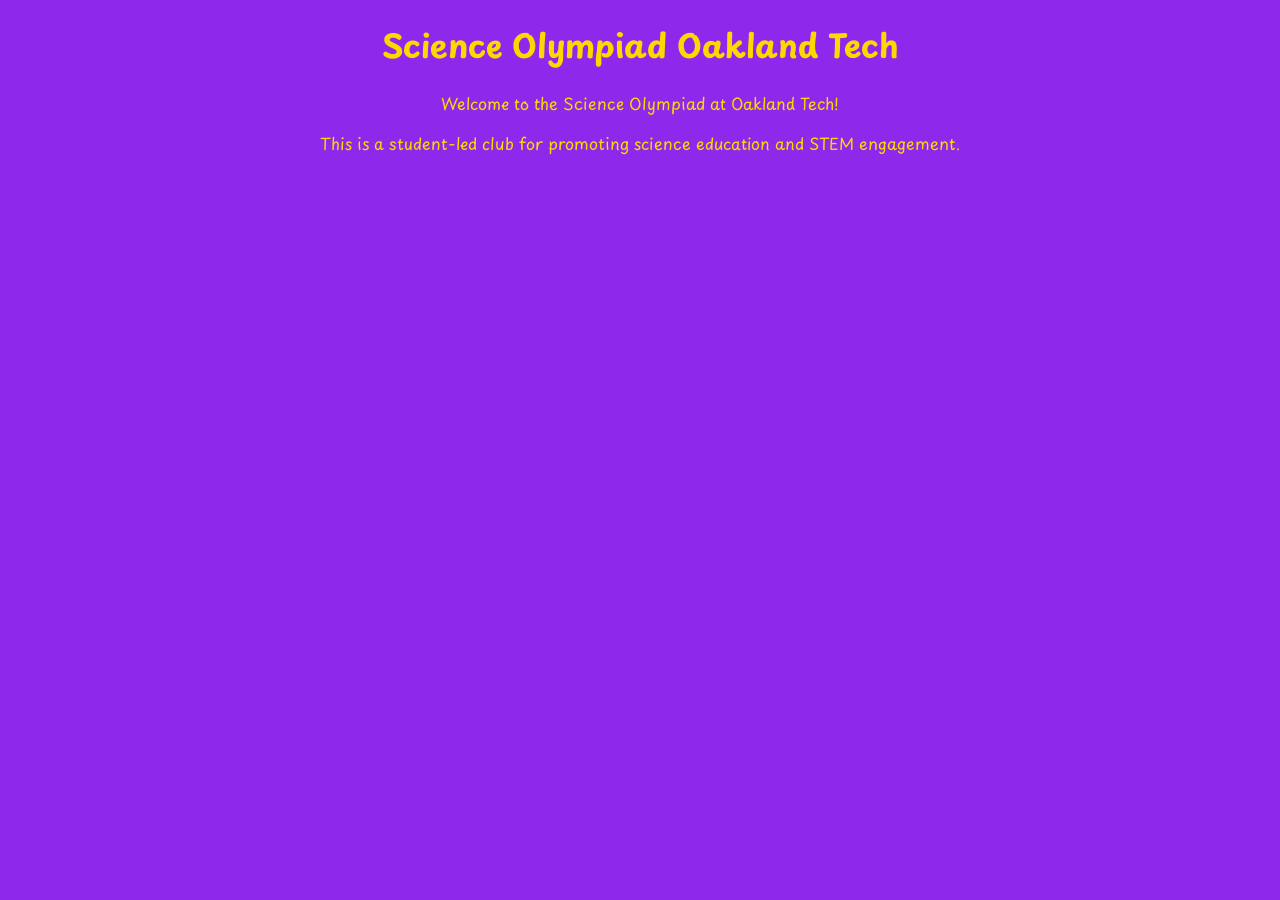
==== index.html @ 3897e568 "first commit" ====
<!DOCTYPE html>
<html>
<head>
<link rel="preconnect" href="https://fonts.googleapis.com">
<link rel="preconnect" href="https://fonts.gstatic.com" crossorigin>
<link href="https://fonts.googleapis.com/css2?family=Playpen+Sans:wght@100..800&display=swap" rel="stylesheet">
<style>
body {
    text-align: center;
    background-color:rgb(142, 41, 236);
    color: gold;
    font-family: "Playpen Sans", cursive;
}
</style>
</head>
<body>

<h1>Science Olympiad Oakland Tech</h1>
<p>Welcome to the Science Olympiad at Oakland Tech!</p>
<p>This is a student-led club for promoting science education and STEM engagement.</p>

</body>
</html>
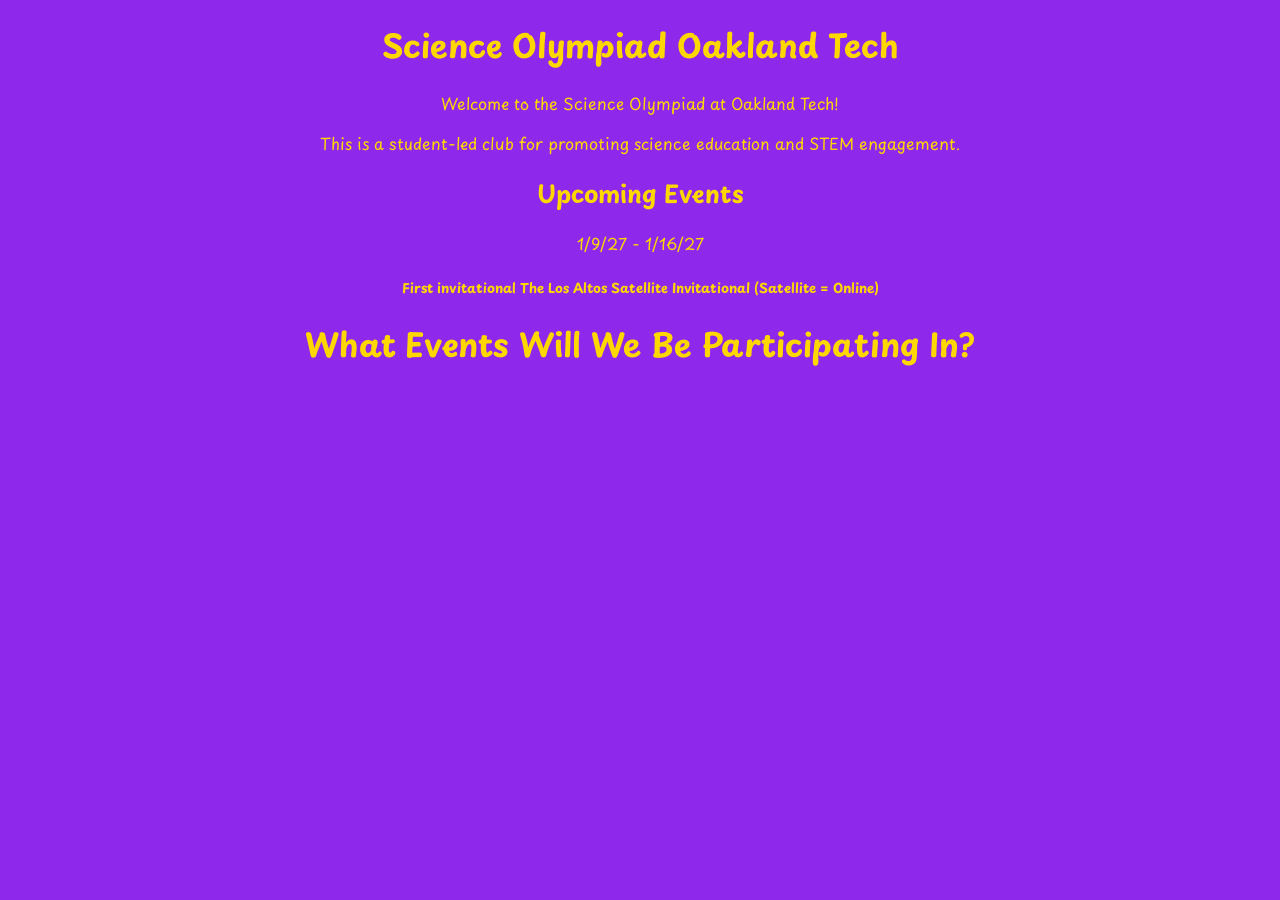
==== commit bddddce9: "commit" ====
--- a/index.html
+++ b/index.html
@@ -10,7 +10,7 @@
     background-color:rgb(142, 41, 236);
     color: gold;
     font-family: "Playpen Sans", cursive;
-}
+}   
 </style>
 </head>
 <body>
@@ -21,5 +21,8 @@
 
 </body>
 </html>
+<h2>Upcoming Events</h2>
+<body> 1/9/27 - 1/16/27 </body>
+<h5>First invitational The Los Altos Satellite Invitational (Satellite = Online)</h5> 
+<h1> What Events Will We Be Participating In?</h1>
 
-
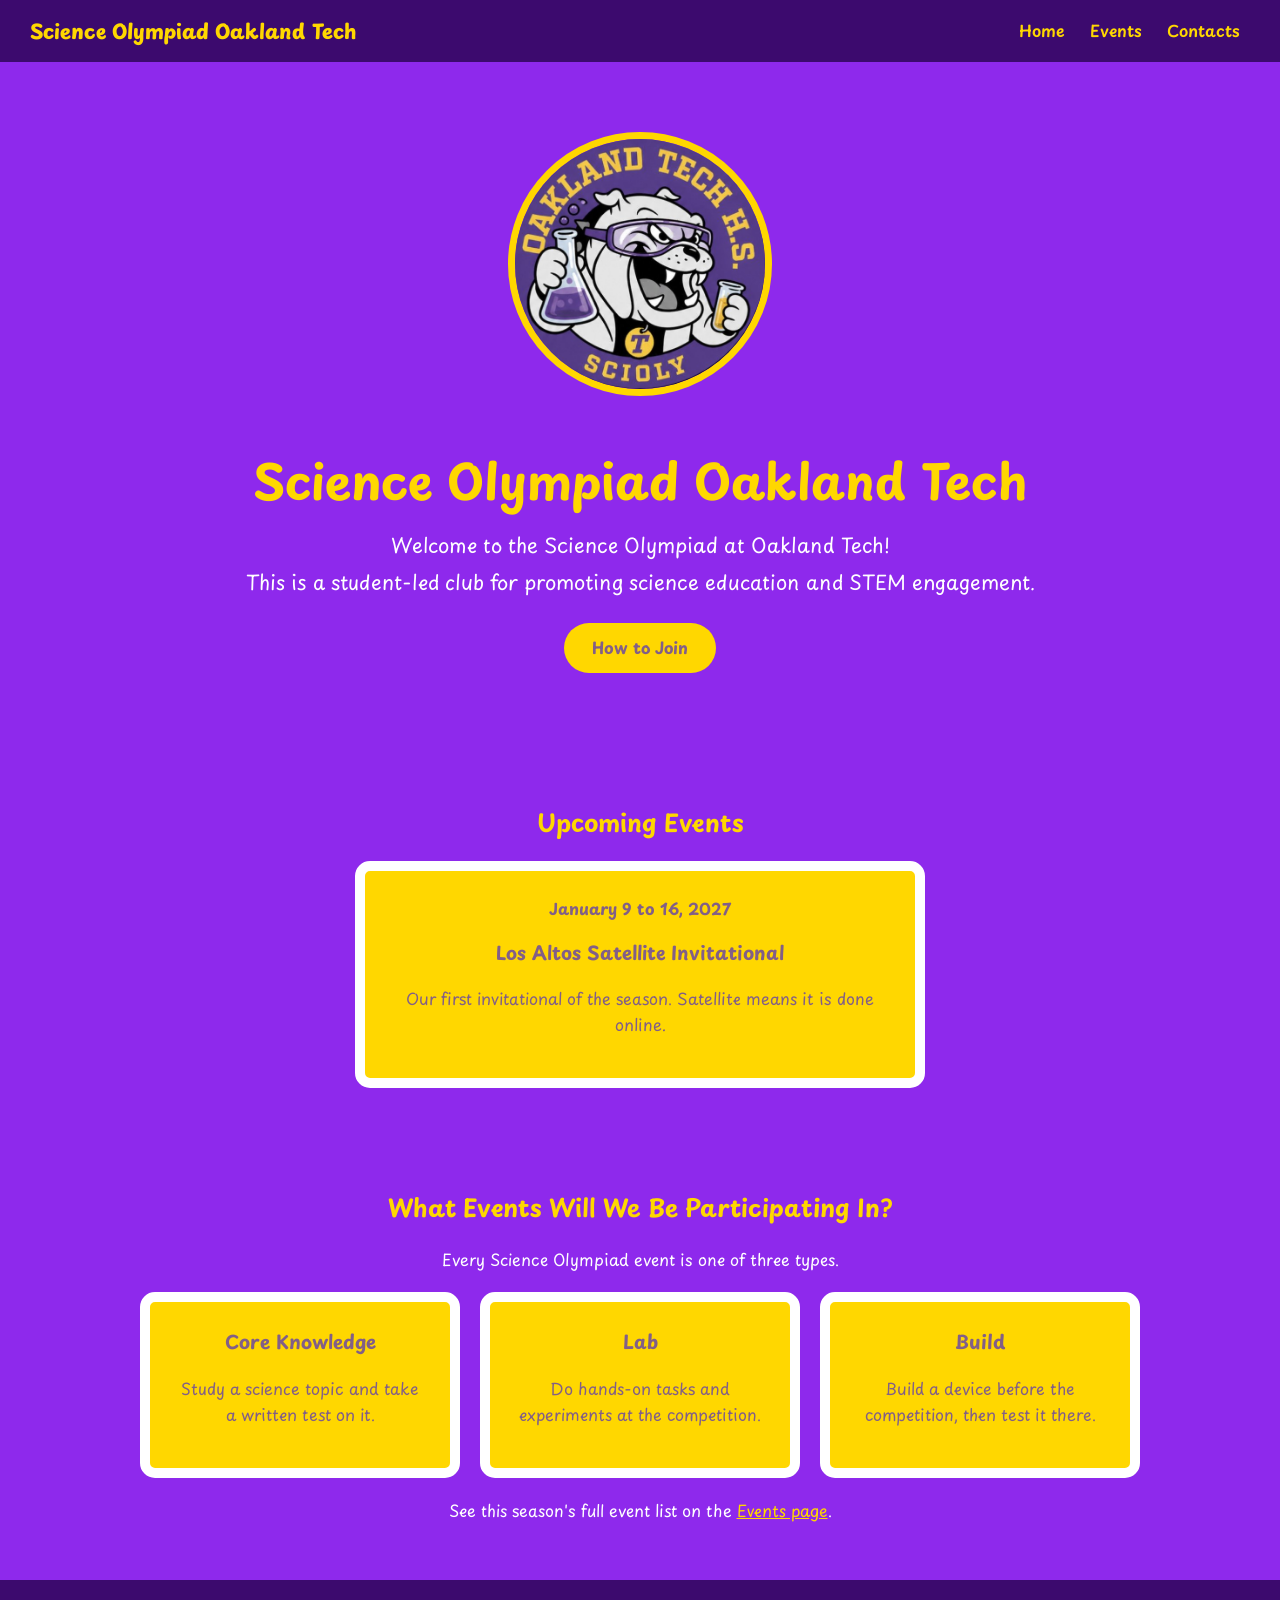
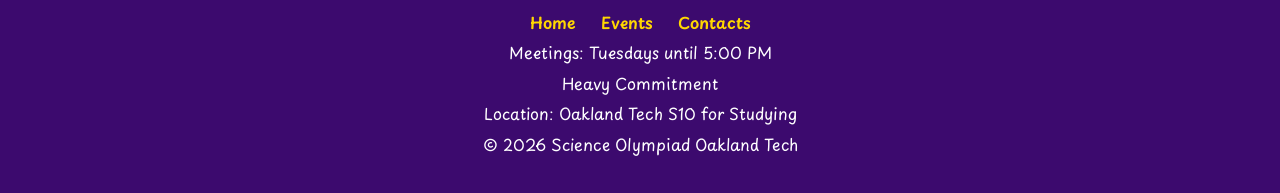
==== commit 1cc53668: "finished" ====
--- a/index.html
+++ b/index.html
@@ -1,28 +1,83 @@
 <!DOCTYPE html>
-<html>
+<html lang="en">
 <head>
-<link rel="preconnect" href="https://fonts.googleapis.com">
-<link rel="preconnect" href="https://fonts.gstatic.com" crossorigin>
-<link href="https://fonts.googleapis.com/css2?family=Playpen+Sans:wght@100..800&display=swap" rel="stylesheet">
-<style>
-body {
-    text-align: center;
-    background-color:rgb(142, 41, 236);
-    color: gold;
-    font-family: "Playpen Sans", cursive;
-}   
-</style>
+  <meta charset="UTF-8">
+  <meta name="viewport" content="width=device-width, initial-scale=1.0">
+  <title>Science Olympiad Oakland Tech</title>
+
+  <!-- fonts -->
+  <link rel="connect" href="https://fonts.googleapis.com">
+  <link rel="connect" href="https://fonts.gstatic.com" crossorigin>
+  <link href="https://fonts.googleapis.com/css2?family=Playpen+Sans:wght@100..800&display=swap" rel="stylesheet">
+
+  <link rel="stylesheet" href="style.css">
 </head>
 <body>
 
-<h1>Science Olympiad Oakland Tech</h1>
-<p>Welcome to the Science Olympiad at Oakland Tech!</p>
-<p>This is a student-led club for promoting science education and STEM engagement.</p>
+  <!-- header -->
+  <header>
+    <a href="index.html" class="logo">Science Olympiad Oakland Tech</a>
+    <nav>
+      <a href="index.html">Home</a>
+      <a href="events.html">Events</a>
+      <a href="contacts.html">Contacts</a>
+    </nav>
+  </header>
+
+  <main>
+    <!-- welcome -->
+    <section class="intro">
+         <img src="images/otscienceolympiadlogo.jpg" alt="Science Olympiad Oakland Tech logo" class="logo-circle">
+      <h1>Science Olympiad Oakland Tech</h1>
+      <p>Welcome to the Science Olympiad at Oakland Tech!</p>
+      <p>This is a student-led club for promoting science education and STEM engagement.</p>
+      <a href="contacts.html" class="button">How to Join</a>
+    </section>
+
+    <!-- upcoming events -->
+    <section>
+      <h2>Upcoming Events</h2>
+      <div class="card single">
+        <p class="date">January 9 to 16, 2027</p>
+        <h3>Los Altos Satellite Invitational</h3>
+        <p>Our first invitational of the season. Satellite means it is done online.</p>
+      </div>
+    </section>
+
+    <!-- event types -->
+    <section>
+      <h2>What Events Will We Be Participating In?</h2>
+      <p>Every Science Olympiad event is one of three types.</p>
+      <div class="cards">
+        <div class="card">
+          <h3>Core Knowledge</h3>
+          <p>Study a science topic and take a written test on it.</p>
+        </div>
+        <div class="card">
+          <h3>Lab</h3>
+          <p>Do hands-on tasks and experiments at the competition.</p>
+        </div>
+        <div class="card">
+          <h3>Build</h3>
+          <p>Build a device before the competition, then test it there.</p>
+        </div>
+      </div>
+      <p>See this season's full event list on the <a href="events.html">Events page</a>.</p>
+    </section>
+  </main>
+
+  <!-- tp / transport / footr -->
+  <footer>
+    <nav>
+      <a href="index.html">Home</a>
+      <a href="events.html">Events</a>
+      <a href="contacts.html">Contacts</a>
+    </nav>
+    <p>Meetings: Tuesdays until 5:00 PM</p>
+    <p>Heavy Commitment </p>
+    <p>Location: Oakland Tech S10 for Studying</p>
+    <p>&copy; 2026 Science Olympiad Oakland Tech</p>
+  </footer>
 
 </body>
-</html>
-<h2>Upcoming Events</h2>
-<body> 1/9/27 - 1/16/27 </body>
-<h5>First invitational The Los Altos Satellite Invitational (Satellite = Online)</h5> 
-<h1> What Events Will We Be Participating In?</h1>
-
+</html>
--- a/style.css
+++ b/style.css
@@ -0,0 +1,151 @@
+/* whole page */
+body {
+  margin: 0;
+  background-color: rgb(142, 41, 236);
+  color: white;
+  font-family: "Playpen Sans", cursive;
+  text-align: center;
+  line-height: 1.6;
+}
+
+h1, h2, h3 {
+  color: gold;
+}
+
+a {
+  color: gold;
+}
+
+/* header and nav */
+header {
+  display: flex;
+  justify-content: space-between;
+  align-items: center;
+  flex-wrap: wrap;
+  gap: 10px;
+  padding: 15px 30px;
+  background-color: rgb(60, 10, 110);
+}
+
+.logo {
+  font-size: 20px;
+  font-weight: 800;
+  text-decoration: none;
+}
+
+nav a {
+  margin: 0 10px;
+  font-weight: 600;
+  text-decoration: none;
+}
+
+nav a:hover {
+  text-decoration: underline;
+}
+
+/* sections */
+main {
+  max-width: 1000px;
+  margin: 0 auto;
+  padding: 0 20px;
+}
+
+section {
+  padding: 40px 0;
+}
+
+.intro {
+  padding: 70px 0;
+}
+
+.intro h1 {
+  font-size: 48px;
+  margin-bottom: 10px;
+}
+
+.intro p {
+  font-size: 20px;
+  margin: 5px 0;
+}
+
+/* button */
+.button {
+  display: inline-block;
+  margin-top: 20px;
+  padding: 12px 28px;
+  border-radius: 30px;
+  background-color: gold;
+  color: #825F87;
+  font-weight: 700;
+  text-decoration: none;
+}
+
+.button:hover {
+  background-color: white;
+}
+
+/* cards */
+.cards {
+  display: flex;
+  flex-wrap: wrap;
+  justify-content: center;
+  gap: 20px;
+  margin: 20px 0;
+}
+
+.card {
+  flex: 1;
+  min-width: 220px;
+  padding: 25px;
+  border-top: 10px solid rgb(255, 255, 255);
+  border-bottom: 10px solid rgb(255, 255, 255);
+  border-left: 10px solid rgb(255, 255, 255);
+  border-right: 10px solid rgb(255, 255, 255);
+  border-radius: 15px;
+  background-color: gold;
+  color: #825F87;
+}
+
+.card h3 {
+  margin-top: 0;
+  color: #825F87;
+}
+
+.single {
+  max-width: 500px;
+  margin: 0 auto;
+}
+
+.date {
+  margin-top: 0;
+  font-weight: 700;
+}
+
+/* footer */
+footer {
+  padding: 30px 20px;
+  background-color: rgb(60, 10, 110);
+}
+
+footer p {
+  margin: 5px 0;
+}
+
+/* phones */
+@media (max-width: 600px) {
+  header {
+    justify-content: center;
+  }
+
+  .intro h1 {
+    font-size: 34px;
+  }
+}
+  /* round logo */
+.logo-circle {
+  width: 250px;
+  height: 250px;
+  border-radius: 50%;
+  object-fit: cover;
+  border: 7px solid gold;
+}
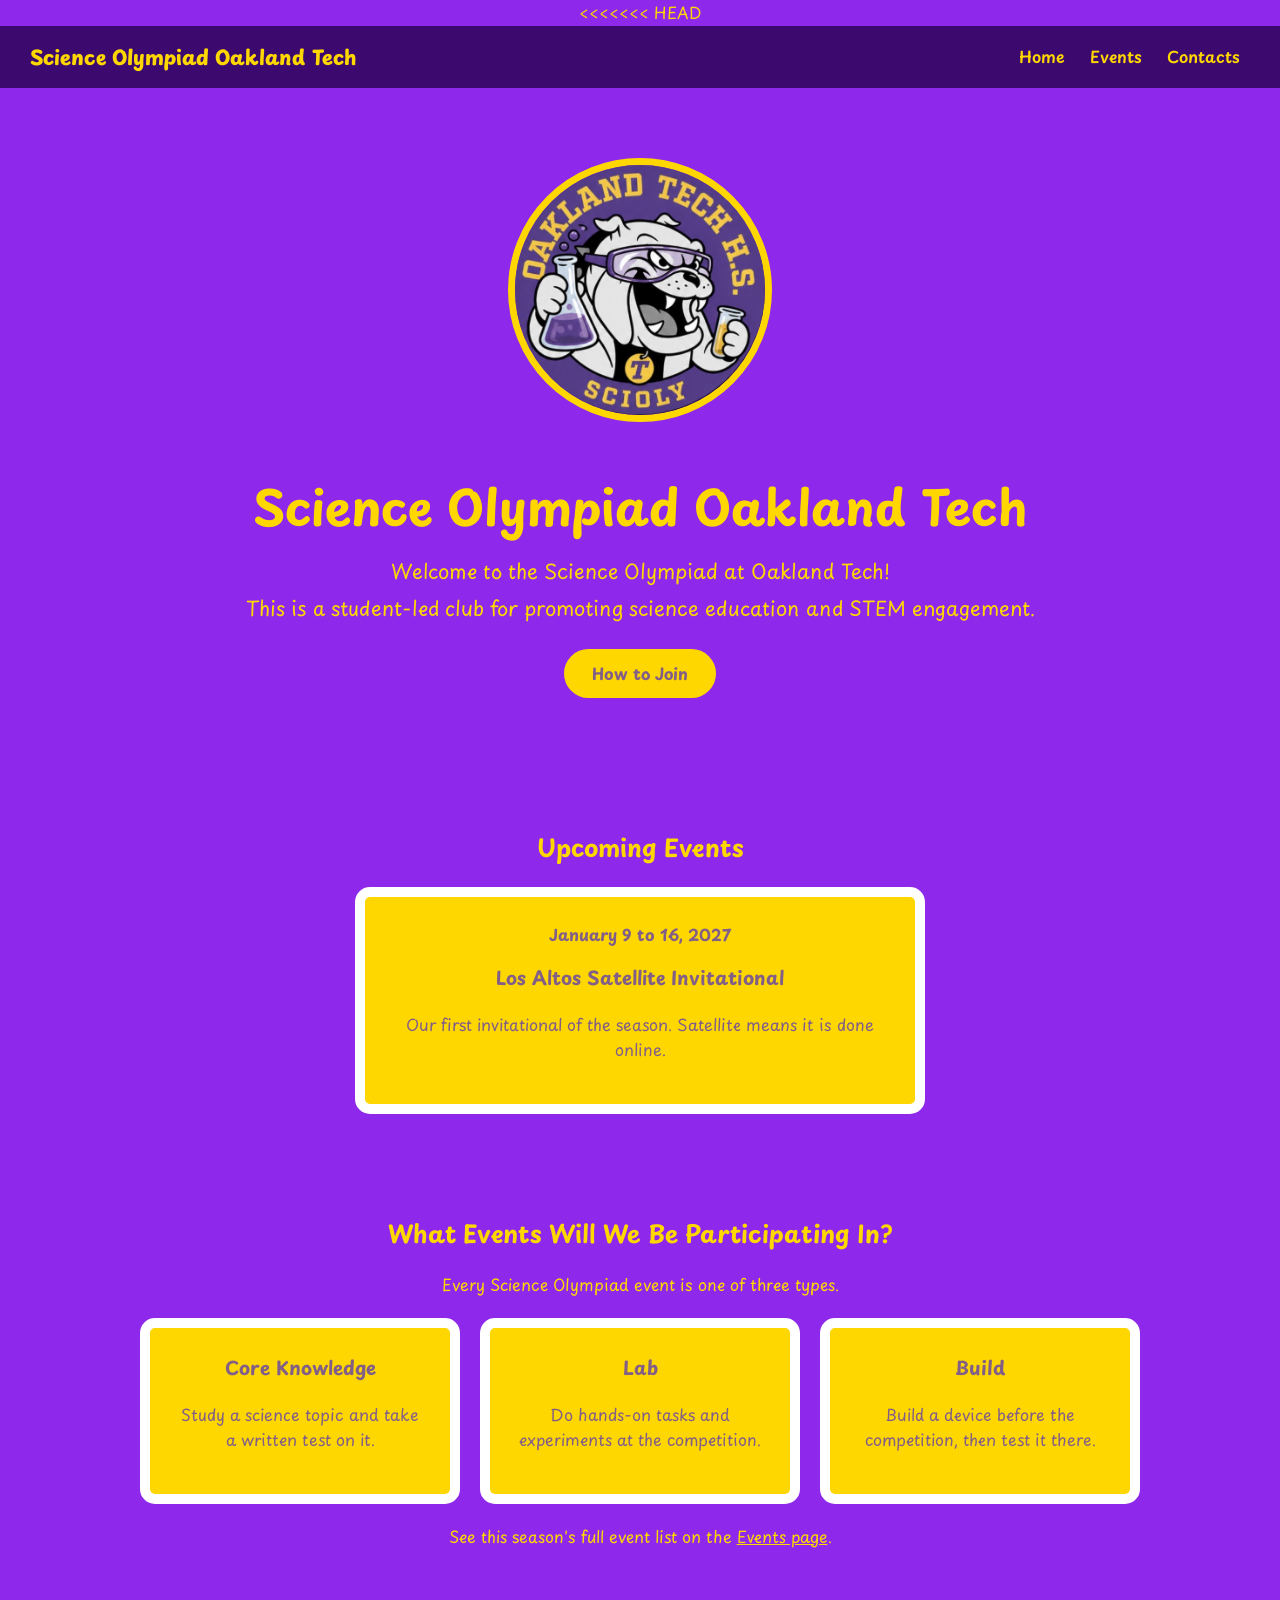
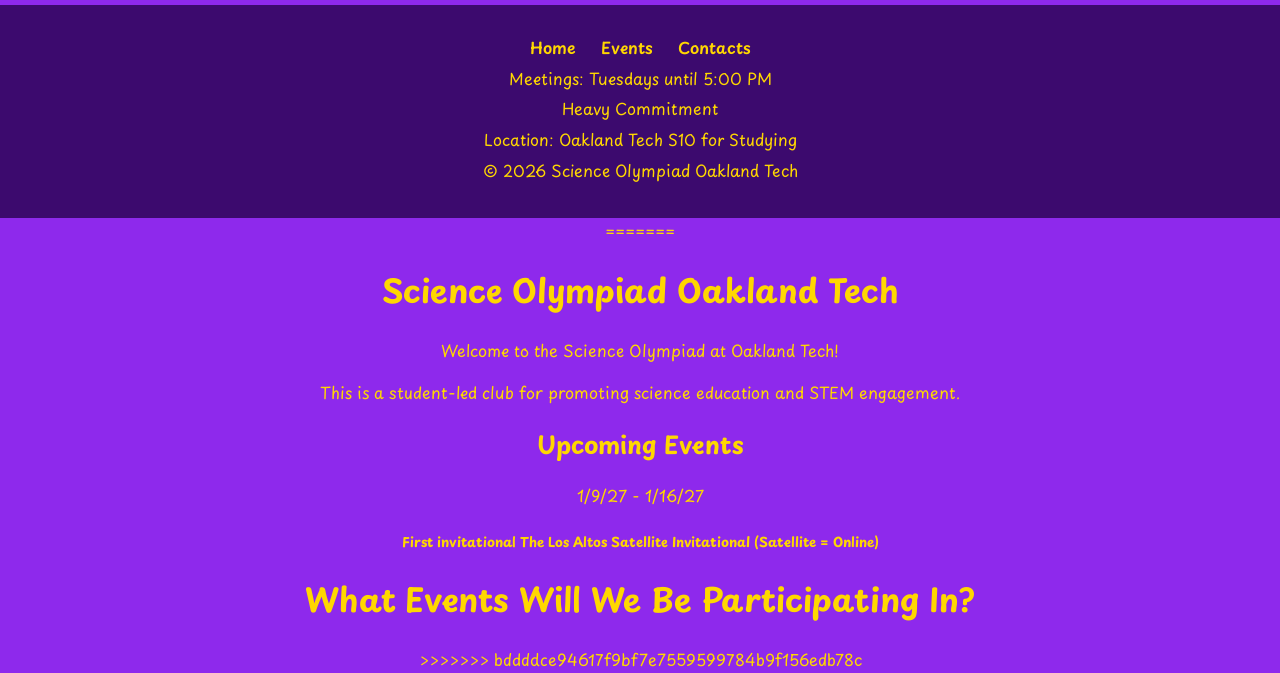
==== commit 662ba5f8: "push" ====
--- a/index.html
+++ b/index.html
@@ -1,4 +1,5 @@
 <!DOCTYPE html>
+<<<<<<< HEAD
 <html lang="en">
 <head>
   <meta charset="UTF-8">
@@ -80,4 +81,33 @@
   </footer>
 
 </body>
-</html>+</html>
+=======
+<html>
+<head>
+<link rel="preconnect" href="https://fonts.googleapis.com">
+<link rel="preconnect" href="https://fonts.gstatic.com" crossorigin>
+<link href="https://fonts.googleapis.com/css2?family=Playpen+Sans:wght@100..800&display=swap" rel="stylesheet">
+<style>
+body {
+    text-align: center;
+    background-color:rgb(142, 41, 236);
+    color: gold;
+    font-family: "Playpen Sans", cursive;
+}   
+</style>
+</head>
+<body>
+
+<h1>Science Olympiad Oakland Tech</h1>
+<p>Welcome to the Science Olympiad at Oakland Tech!</p>
+<p>This is a student-led club for promoting science education and STEM engagement.</p>
+
+</body>
+</html>
+<h2>Upcoming Events</h2>
+<body> 1/9/27 - 1/16/27 </body>
+<h5>First invitational The Los Altos Satellite Invitational (Satellite = Online)</h5> 
+<h1> What Events Will We Be Participating In?</h1>
+
+>>>>>>> bddddce94617f9bf7e7559599784b9f156edb78c
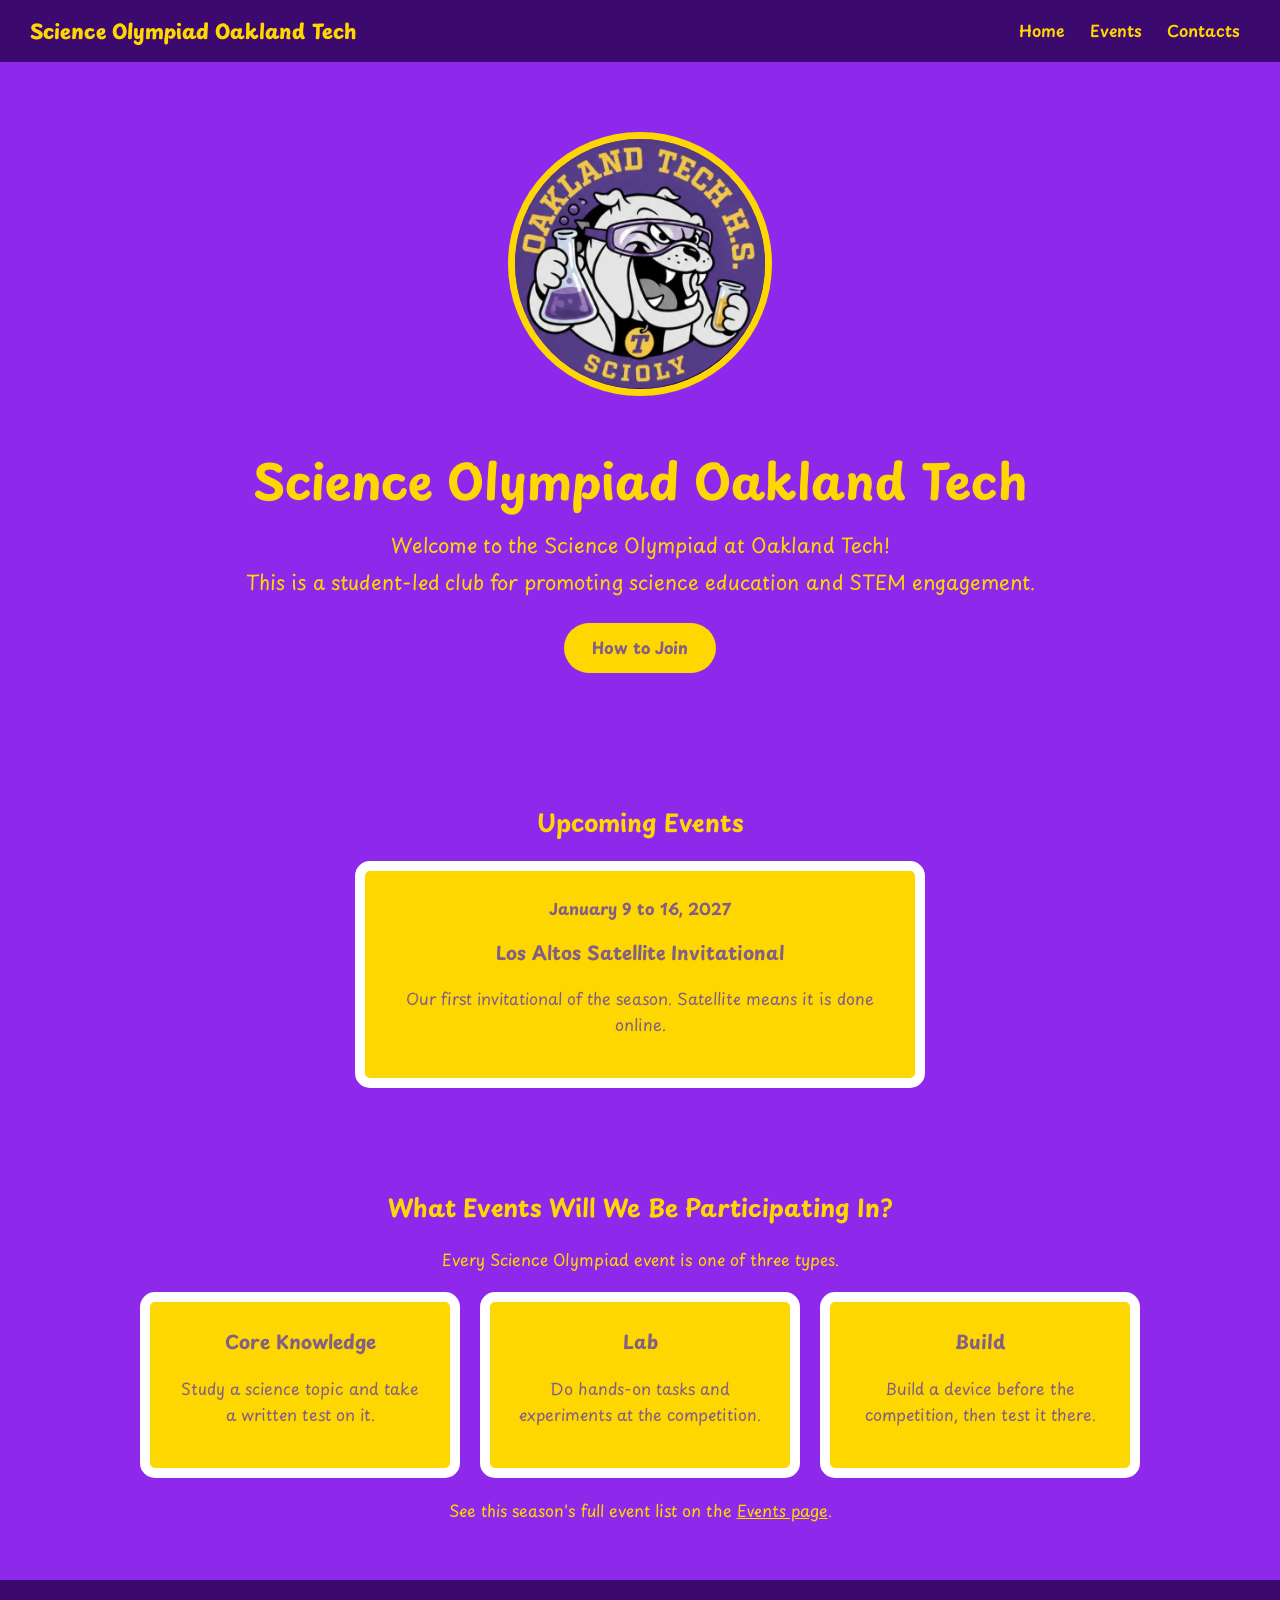
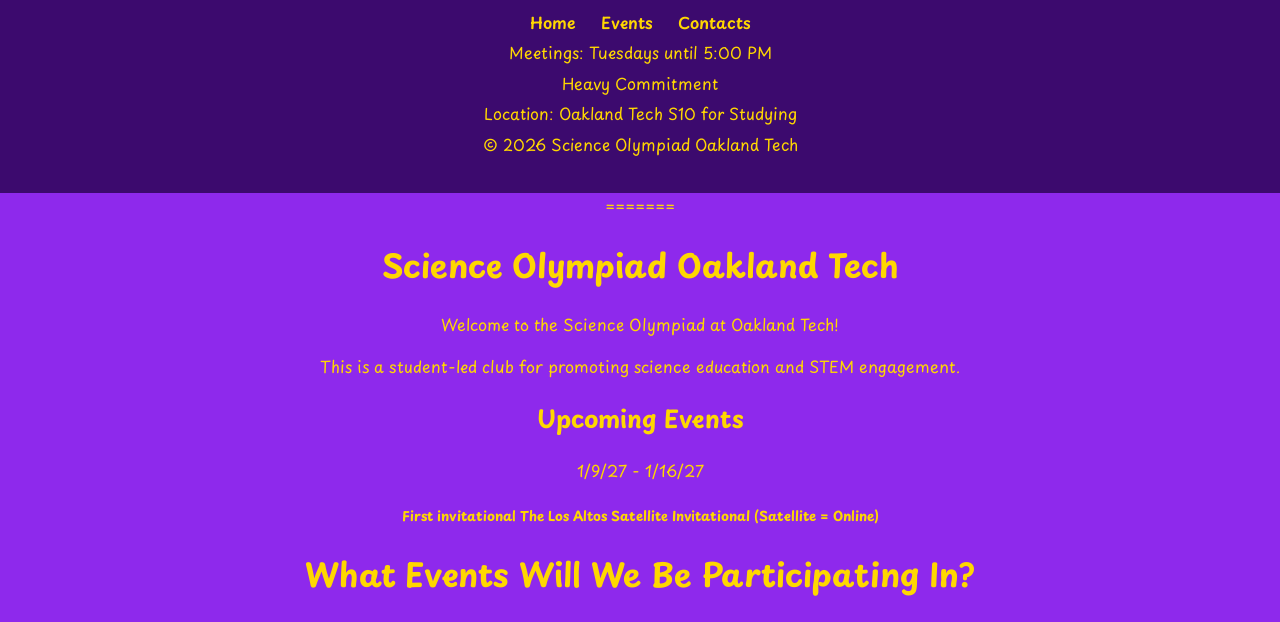
==== commit 3970f18e: "fixes" ====
--- a/index.html
+++ b/index.html
@@ -1,5 +1,4 @@
 <!DOCTYPE html>
-<<<<<<< HEAD
 <html lang="en">
 <head>
   <meta charset="UTF-8">
@@ -108,6 +107,4 @@
 <h2>Upcoming Events</h2>
 <body> 1/9/27 - 1/16/27 </body>
 <h5>First invitational The Los Altos Satellite Invitational (Satellite = Online)</h5> 
-<h1> What Events Will We Be Participating In?</h1>
-
->>>>>>> bddddce94617f9bf7e7559599784b9f156edb78c
+<h1> What Events Will We Be Participating In?</h1>
